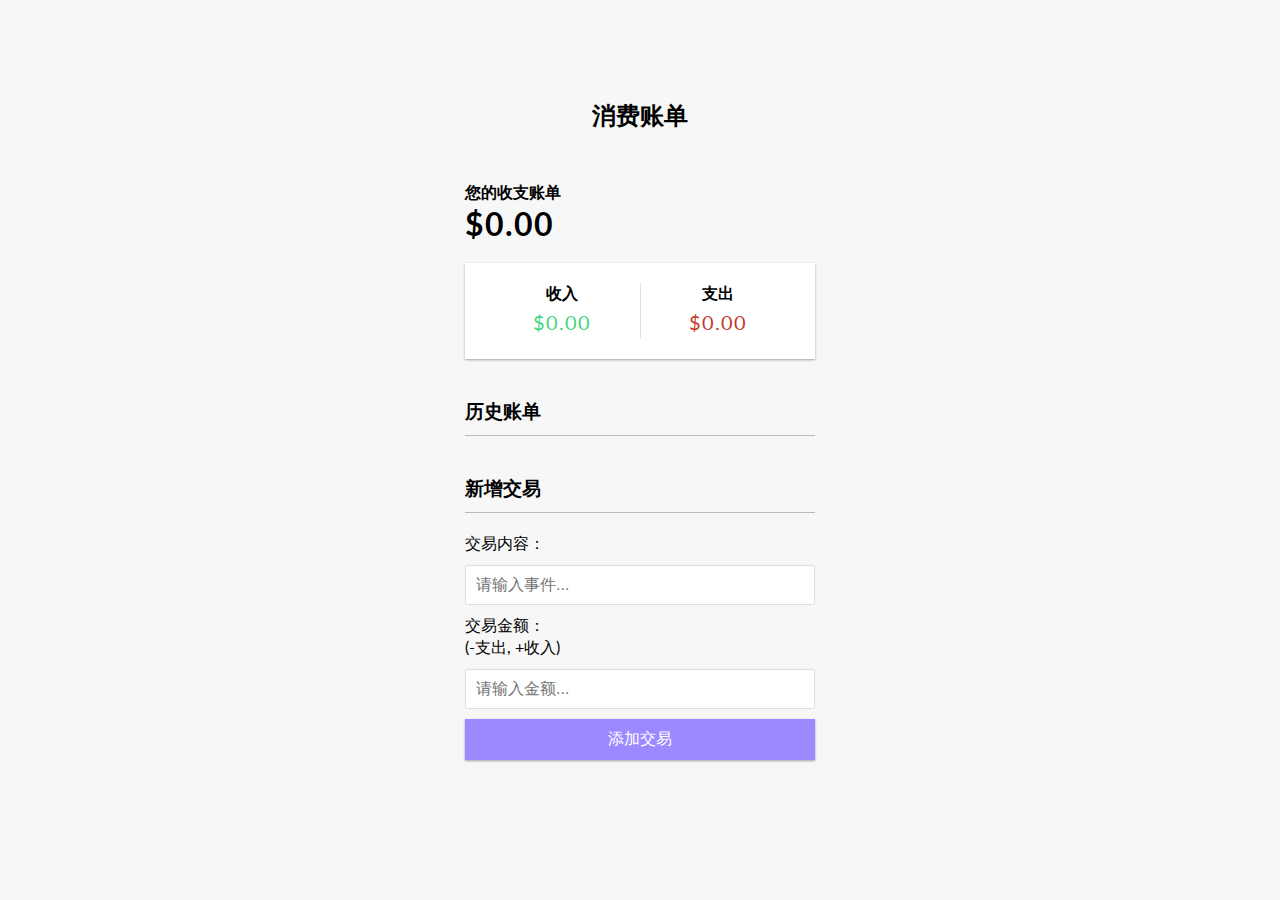
==== index.html @ 964d779a "this is expense tracer" ====
<!DOCTYPE html>
<html lang="en">
  <head>
    <meta charset="UTF-8" />
    <meta name="viewport" content="width=device-width, initial-scale=1.0" />
    <meta http-equiv="X-UA-Compatible" content="ie=edge" />
    <link rel="stylesheet" href="style.css" />
    <title>Expense Tracker</title>
  </head>
  <body>
    <h2>消费账单</h2>

    <div class="container">
      <h4>您的收支账单</h4>
      <h1 id="balance">$0.00</h1>

      <div class="inc-exp-container">
        <div>
          <h4>收入</h4>
          <p id="money-plus" class="money plus">+$0.00</p>
        </div>
        <div>
          <h4>支出</h4>
          <p id="money-minus" class="money minus">-$0.00</p>
        </div>
      </div>

      <h3>历史账单</h3>
      <ul id="list" class="list">
        <!-- <li class="minus">
          Cash <span>-$400</span><button class="delete-btn">x</button>
        </li> -->
      </ul>

      <h3>新增交易</h3>
      <form id="form">
        <div class="form-control">
          <label for="text">交易内容：</label>
          <input type="text" id="text" placeholder="请输入事件..." />
        </div>
        <div class="form-control">
          <label for="amount"
            >交易金额：<br />
            (-支出, +收入)</label
          >
          <input type="number" id="amount" placeholder="请输入金额..." />
        </div>
        <button class="btn">添加交易</button>
      </form>
    </div>

    <script src="script.js"></script>
  </body>
</html>
---- style.css ----
@import url('https://fonts.googleapis.com/css?family=Lato&display=swap');

:root {
  --box-shadow: 0 1px 3px rgba(0, 0, 0, 0.12), 0 1px 2px rgba(0, 0, 0, 0.24);
}

* {
  box-sizing: border-box;
}

body {
  background-color: #f7f7f7;
  display: flex;
  flex-direction: column;
  align-items: center;
  justify-content: center;
  min-height: 100vh;
  margin: 0;
  font-family: 'Lato', sans-serif;
}

.container {
  margin: 30px auto;
  width: 350px;
}

h1 {
  letter-spacing: 1px;
  margin: 0;
}

h3 {
  border-bottom: 1px solid #bbb;
  padding-bottom: 10px;
  margin: 40px 0 10px;
}

h4 {
  margin: 0;
  text-transform: uppercase;
}

.inc-exp-container {
  background-color: #fff;
  box-shadow: var(--box-shadow);
  padding: 20px;
  display: flex;
  justify-content: space-between;
  margin: 20px 0;
}

.inc-exp-container > div {
  flex: 1;
  text-align: center;
}

.inc-exp-container > div:first-of-type {
  border-right: 1px solid #dedede;
}

.money {
  font-size: 20px;
  letter-spacing: 1px;
  margin: 5px 0;
}

.money.plus {
  color: rgba(21, 207, 98, 0.864);
}

.money.minus {
  color: #c0392b;
}

label {
  display: inline-block;
  margin: 10px 0;
}

input[type='text'],
input[type='number'] {
  border: 1px solid #dedede;
  border-radius: 2px;
  display: block;
  font-size: 16px;
  padding: 10px;
  width: 100%;
}

.btn {
  cursor: pointer;
  background-color: #9c88ff;
  box-shadow: var(--box-shadow);
  color: #fff;
  border: 0;
  display: block;
  font-size: 16px;
  margin: 10px 0 30px;
  padding: 10px;
  width: 100%;
}

.btn:focus,
.delete-btn:focus {
  outline: 0;
}

.list {
  list-style-type: none;
  padding: 0;
  margin-bottom: 40px;
}

.list li {
  background-color: #fff;
  box-shadow: var(--box-shadow);
  color: #333;
  display: flex;
  justify-content: space-between;
  position: relative;
  padding: 10px;
  margin: 10px 0;
}

.list li.plus {
  border-right: 5px solid #2ecc71;
}

.list li.minus {
  border-right: 5px solid #c0392b;
}

.delete-btn {
  cursor: pointer;
  background-color: #e74c3c;
  border: 0;
  color: #fff;
  font-size: 20px;
  line-height: 20px;
  padding: 2px 5px;
  position: absolute;
  top: 50%;
  left: 0;
  transform: translate(-100%, -50%);
  opacity: 0;
  transition: opacity 0.3s ease;
}

.list li:hover .delete-btn {
  opacity: 1;
}
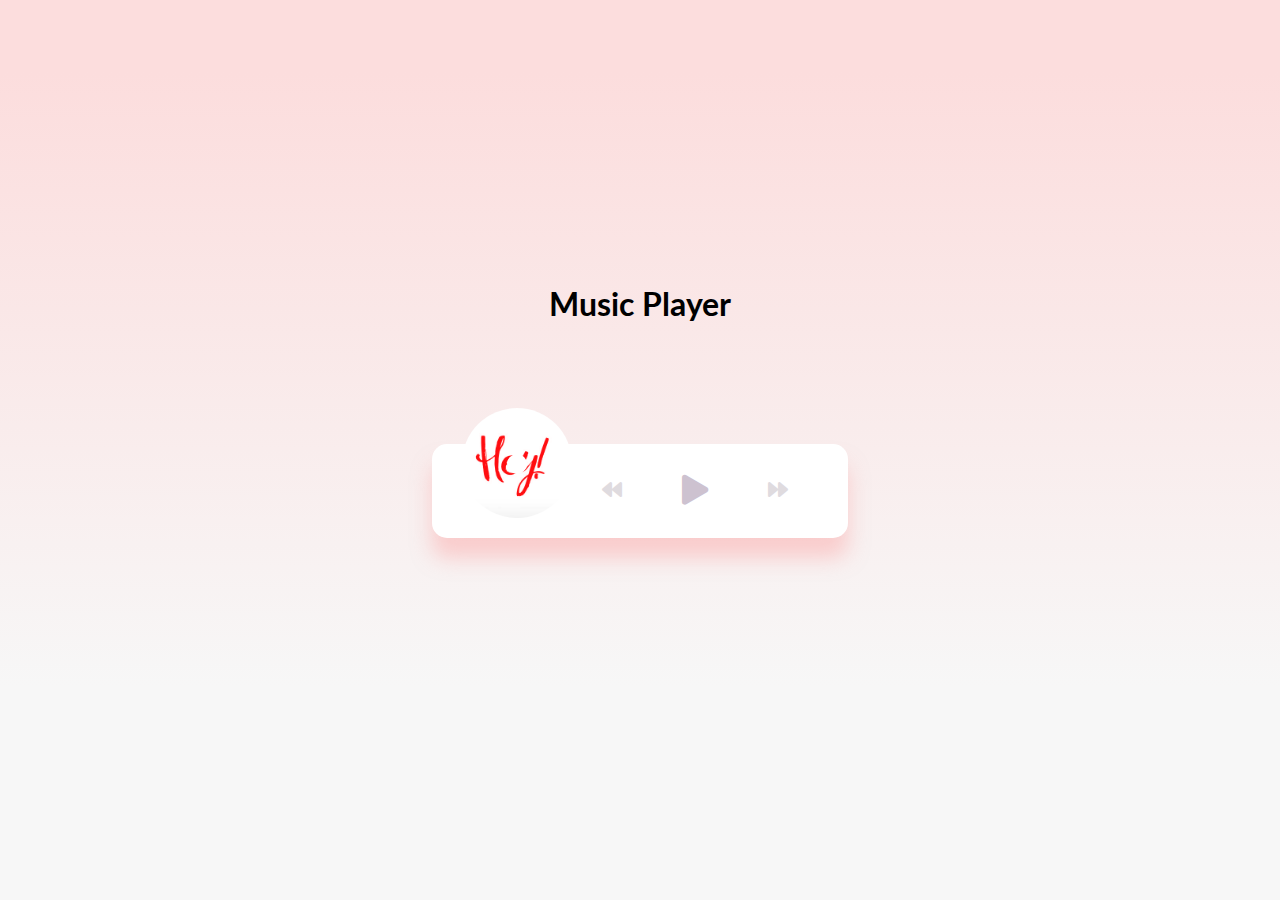
==== commit b2ae9c06: "musicplayer" ====
--- a/index.html
+++ b/index.html
@@ -4,49 +4,40 @@
     <meta charset="UTF-8" />
     <meta name="viewport" content="width=device-width, initial-scale=1.0" />
     <meta http-equiv="X-UA-Compatible" content="ie=edge" />
+    <link
+      rel="stylesheet"
+      href="https://cdnjs.cloudflare.com/ajax/libs/font-awesome/5.10.2/css/all.min.css"
+    />
     <link rel="stylesheet" href="style.css" />
-    <title>Expense Tracker</title>
+    <title>Music Player</title>
   </head>
   <body>
-    <h2>消费账单</h2>
+    <h1>Music Player</h1>
 
-    <div class="container">
-      <h4>您的收支账单</h4>
-      <h1 id="balance">$0.00</h1>
-
-      <div class="inc-exp-container">
-        <div>
-          <h4>收入</h4>
-          <p id="money-plus" class="money plus">+$0.00</p>
-        </div>
-        <div>
-          <h4>支出</h4>
-          <p id="money-minus" class="money minus">-$0.00</p>
+    <div class="music-container" id="music-container">
+      <div class="music-info">
+        <h4 id="title"></h4>
+        <div class="progress-container" id="progress-container">
+          <div class="progress" id="progress"></div>
         </div>
       </div>
 
-      <h3>历史账单</h3>
-      <ul id="list" class="list">
-        <!-- <li class="minus">
-          Cash <span>-$400</span><button class="delete-btn">x</button>
-        </li> -->
-      </ul>
+      <audio src="music/one.mp3" id="audio"></audio>
 
-      <h3>新增交易</h3>
-      <form id="form">
-        <div class="form-control">
-          <label for="text">交易内容：</label>
-          <input type="text" id="text" placeholder="请输入事件..." />
-        </div>
-        <div class="form-control">
-          <label for="amount"
-            >交易金额：<br />
-            (-支出, +收入)</label
-          >
-          <input type="number" id="amount" placeholder="请输入金额..." />
-        </div>
-        <button class="btn">添加交易</button>
-      </form>
+      <div class="img-container">
+        <img src="img/logo.jpeg" alt="music-cover" id="cover" />
+      </div>
+      <div class="navigation">
+        <button id="prev" class="action-btn">
+          <i class="fas fa-backward"></i>
+        </button>
+        <button id="play" class="action-btn action-btn-big">
+          <i class="fas fa-play"></i>
+        </button>
+        <button id="next" class="action-btn">
+          <i class="fas fa-forward"></i>
+        </button>
+      </div>
     </div>
 
     <script src="script.js"></script>
--- a/style.css
+++ b/style.css
@@ -1,151 +1,141 @@
 @import url('https://fonts.googleapis.com/css?family=Lato&display=swap');
-
-:root {
-  --box-shadow: 0 1px 3px rgba(0, 0, 0, 0.12), 0 1px 2px rgba(0, 0, 0, 0.24);
-}
 
 * {
   box-sizing: border-box;
 }
 
 body {
-  background-color: #f7f7f7;
+  background-image: linear-gradient(
+    0deg,
+    rgba(247, 247, 247, 1) 23.8%,
+    rgba(252, 221, 221, 1) 92%
+  );
+  height: 100vh;
   display: flex;
   flex-direction: column;
   align-items: center;
   justify-content: center;
-  min-height: 100vh;
-  margin: 0;
   font-family: 'Lato', sans-serif;
-}
-
-.container {
-  margin: 30px auto;
-  width: 350px;
-}
-
-h1 {
-  letter-spacing: 1px;
   margin: 0;
 }
 
-h3 {
-  border-bottom: 1px solid #bbb;
-  padding-bottom: 10px;
-  margin: 40px 0 10px;
+.music-container {
+  background-color: #fff;
+  border-radius: 15px;
+  box-shadow: 0 20px 20px 0 rgba(252, 169, 169, 0.5);
+  display: flex;
+  padding: 20px 30px;
+  position: relative;
+  margin: 100px 0;
+  z-index: 10;
 }
 
-h4 {
-  margin: 0;
-  text-transform: uppercase;
+.img-container {
+  position: relative;
+  width: 110px;
 }
 
-.inc-exp-container {
+.img-container::after {
+  content: '';
   background-color: #fff;
-  box-shadow: var(--box-shadow);
-  padding: 20px;
-  display: flex;
-  justify-content: space-between;
-  margin: 20px 0;
+  border-radius: 50%;
+  position: absolute;
+  bottom: 100%;
+  left: 50%;
+  width: 20px;
+  height: 20px;
+  transform: translate(-50%, 50%);
 }
 
-.inc-exp-container > div {
-  flex: 1;
-  text-align: center;
+.img-container img {
+  border-radius: 50%;
+  object-fit: cover;
+  height: 110px;
+  width: inherit;
+  position: absolute;
+  bottom: 0;
+  left: 0;
+  animation: rotate 3s linear infinite;
+
+  animation-play-state: paused;
 }
 
-.inc-exp-container > div:first-of-type {
-  border-right: 1px solid #dedede;
+.music-container.play .img-container img {
+  animation-play-state: running;
 }
 
-.money {
-  font-size: 20px;
-  letter-spacing: 1px;
-  margin: 5px 0;
+@keyframes rotate {
+  from {
+    transform: rotate(0deg);
+  }
+
+  to {
+    transform: rotate(360deg);
+  }
 }
 
-.money.plus {
-  color: rgba(21, 207, 98, 0.864);
+.navigation {
+  display: flex;
+  align-items: center;
+  justify-content: center;
+  z-index: 1;
 }
 
-.money.minus {
-  color: #c0392b;
+.action-btn {
+  background-color: #fff;
+  border: 0;
+  color: #dfdbdf;
+  font-size: 20px;
+  cursor: pointer;
+  padding: 10px;
+  margin: 0 20px;
 }
 
-label {
-  display: inline-block;
-  margin: 10px 0;
+.action-btn.action-btn-big {
+  color: #cdc2d0;
+  font-size: 30px;
 }
 
-input[type='text'],
-input[type='number'] {
-  border: 1px solid #dedede;
-  border-radius: 2px;
-  display: block;
-  font-size: 16px;
-  padding: 10px;
+.action-btn:focus {
+  outline: 0;
+}
+
+.music-info {
+  background-color: rgba(255, 255, 255, 0.5);
+  border-radius: 15px 15px 0 0;
+  position: absolute;
+  top: 0;
+  left: 20px;
+  width: calc(100% - 40px);
+  padding: 10px 10px 10px 150px;
+  opacity: 0;
+  transform: translateY(0%);
+  transition: transform 0.3s ease-in, opacity 0.3s ease-in;
+  z-index: 0;
+}
+
+.music-container.play .music-info {
+  opacity: 1;
+  transform: translateY(-100%);
+}
+
+.music-info h4 {
+  margin: 0;
+}
+
+.progress-container {
+  background: #fff;
+  border-radius: 5px;
+  cursor: pointer;
+  margin: 10px 0;
+  height: 4px;
   width: 100%;
 }
 
-.btn {
-  cursor: pointer;
-  background-color: #9c88ff;
-  box-shadow: var(--box-shadow);
-  color: #fff;
-  border: 0;
-  display: block;
-  font-size: 16px;
-  margin: 10px 0 30px;
-  padding: 10px;
-  width: 100%;
-}
-
-.btn:focus,
-.delete-btn:focus {
-  outline: 0;
-}
-
-.list {
-  list-style-type: none;
-  padding: 0;
-  margin-bottom: 40px;
-}
-
-.list li {
-  background-color: #fff;
-  box-shadow: var(--box-shadow);
-  color: #333;
-  display: flex;
-  justify-content: space-between;
-  position: relative;
-  padding: 10px;
-  margin: 10px 0;
-}
-
-.list li.plus {
-  border-right: 5px solid #2ecc71;
-}
-
-.list li.minus {
-  border-right: 5px solid #c0392b;
-}
-
-.delete-btn {
-  cursor: pointer;
-  background-color: #e74c3c;
-  border: 0;
-  color: #fff;
-  font-size: 20px;
-  line-height: 20px;
-  padding: 2px 5px;
-  position: absolute;
-  top: 50%;
-  left: 0;
-  transform: translate(-100%, -50%);
-  opacity: 0;
-  transition: opacity 0.3s ease;
-}
-
-.list li:hover .delete-btn {
-  opacity: 1;
+.progress {
+  background-color: #fe8daa;
+  border-radius: 5px;
+  height: 100%;
+  width: 0%;
+  transition: width 0.1s linear;
 }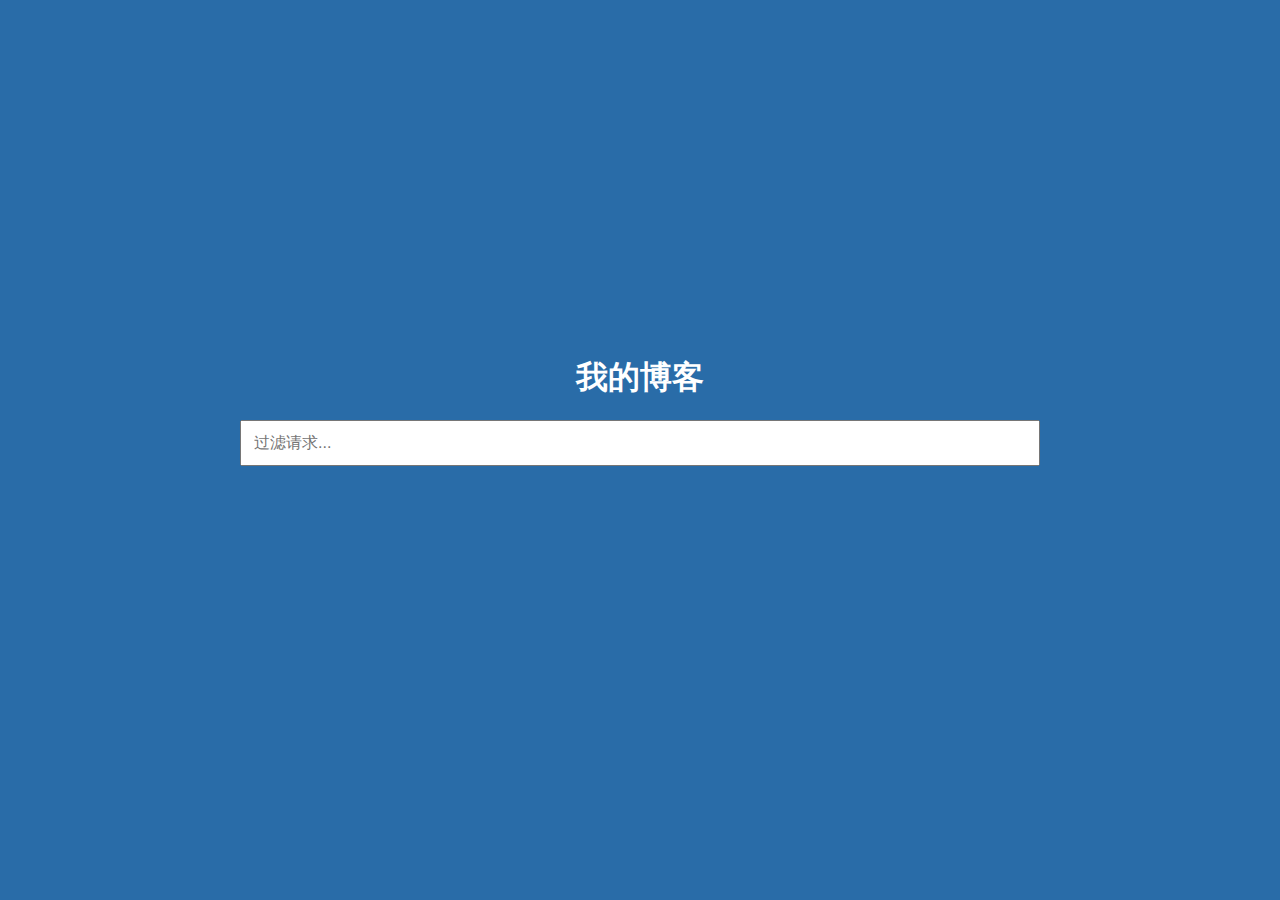
==== commit fdcd9ff1: "this is infinite scroll" ====
--- a/index.html
+++ b/index.html
@@ -4,42 +4,21 @@
     <meta charset="UTF-8" />
     <meta name="viewport" content="width=device-width, initial-scale=1.0" />
     <meta http-equiv="X-UA-Compatible" content="ie=edge" />
-    <link
-      rel="stylesheet"
-      href="https://cdnjs.cloudflare.com/ajax/libs/font-awesome/5.10.2/css/all.min.css"
-    />
     <link rel="stylesheet" href="style.css" />
-    <title>Music Player</title>
+    <title>无限滚动</title>
   </head>
   <body>
-    <h1>Music Player</h1>
+    <h1>我的博客</h1>
 
-    <div class="music-container" id="music-container">
-      <div class="music-info">
-        <h4 id="title"></h4>
-        <div class="progress-container" id="progress-container">
-          <div class="progress" id="progress"></div>
-        </div>
-      </div>
-
-      <audio src="music/one.mp3" id="audio"></audio>
-
-      <div class="img-container">
-        <img src="img/logo.jpeg" alt="music-cover" id="cover" />
-      </div>
-      <div class="navigation">
-        <button id="prev" class="action-btn">
-          <i class="fas fa-backward"></i>
-        </button>
-        <button id="play" class="action-btn action-btn-big">
-          <i class="fas fa-play"></i>
-        </button>
-        <button id="next" class="action-btn">
-          <i class="fas fa-forward"></i>
-        </button>
-      </div>
+    <div class="filter-container">
+      <input type="text" id="filter" class="filter" placeholder="过滤请求..." />
     </div>
-
-    <script src="script.js"></script>
+    <div id="posts-container"></div>
+    <div class="loader">
+      <div class="cricle"></div>
+      <div class="cricle"></div>
+      <div class="cricle"></div>
+    </div>
   </body>
+  <script src="script.js"></script>
 </html>
--- a/style.css
+++ b/style.css
@@ -1,141 +1,116 @@
-@import url('https://fonts.googleapis.com/css?family=Lato&display=swap');
+@import url('https://fonts.googleapis.com/css?family=Roboto&display=swap');
 
 * {
   box-sizing: border-box;
 }
 
 body {
-  background-image: linear-gradient(
-    0deg,
-    rgba(247, 247, 247, 1) 23.8%,
-    rgba(252, 221, 221, 1) 92%
-  );
-  height: 100vh;
+  background-color: #296ca8;
+  color: #fff;
+  font-family: 'Roboto', sans-serif;
   display: flex;
   flex-direction: column;
   align-items: center;
   justify-content: center;
-  font-family: 'Lato', sans-serif;
+  min-height: 100vh;
+  margin: 0;
+  padding-bottom: 100px;
+}
+
+h1 {
+  margin-bottom: 0;
+  text-align: center;
+}
+
+.filter-container {
+  margin-top: 20px;
+  width: 80vw;
+  max-width: 800px;
+}
+
+.filter {
+  width: 100%;
+  padding: 12px;
+  font-size: 16px;
+}
+
+.post {
+  position: relative;
+  background-color: #4992d3;
+  box-shadow: 0 2px 4px rgba(0, 0, 0, 0.3);
+  border-radius: 3px;
+  padding: 20px;
+  margin: 40px 0;
+  display: flex;
+  width: 80vw;
+  max-width: 800px;
+}
+
+.post .post-title {
   margin: 0;
 }
 
-.music-container {
-  background-color: #fff;
-  border-radius: 15px;
-  box-shadow: 0 20px 20px 0 rgba(252, 169, 169, 0.5);
-  display: flex;
-  padding: 20px 30px;
-  position: relative;
-  margin: 100px 0;
-  z-index: 10;
+.post .post-body {
+  margin: 15px 0 0;
+  line-height: 1.3;
 }
 
-.img-container {
-  position: relative;
-  width: 110px;
+.post .post-info {
+  margin-left: 20px;
 }
 
-.img-container::after {
-  content: '';
-  background-color: #fff;
+.post .number {
+  position: absolute;
+  top: -15px;
+  left: -15px;
+  font-size: 15px;
+  width: 40px;
+  height: 40px;
   border-radius: 50%;
-  position: absolute;
-  bottom: 100%;
-  left: 50%;
-  width: 20px;
-  height: 20px;
-  transform: translate(-50%, 50%);
-}
-
-.img-container img {
-  border-radius: 50%;
-  object-fit: cover;
-  height: 110px;
-  width: inherit;
-  position: absolute;
-  bottom: 0;
-  left: 0;
-  animation: rotate 3s linear infinite;
-
-  animation-play-state: paused;
-}
-
-.music-container.play .img-container img {
-  animation-play-state: running;
-}
-
-@keyframes rotate {
-  from {
-    transform: rotate(0deg);
-  }
-
-  to {
-    transform: rotate(360deg);
-  }
-}
-
-.navigation {
+  background: #fff;
+  color: #296ca8;
   display: flex;
   align-items: center;
   justify-content: center;
-  z-index: 1;
+  padding: 7px 10px;
 }
 
-.action-btn {
-  background-color: #fff;
-  border: 0;
-  color: #dfdbdf;
-  font-size: 20px;
-  cursor: pointer;
-  padding: 10px;
-  margin: 0 20px;
+.loader {
+  opacity: 0;
+  display: flex;
+  position: fixed;
+  bottom: 50px;
+  transition: opacity 0.3s ease-in;
 }
 
-.action-btn.action-btn-big {
-  color: #cdc2d0;
-  font-size: 30px;
+.loader.show {
+  opacity: 1;
 }
 
-.action-btn:focus {
-  outline: 0;
+.circle {
+  background-color: #fff;
+  width: 10px;
+  height: 10px;
+  border-radius: 50%;
+  margin: 5px;
+  animation: bounce 0.5s ease-in infinite;
 }
 
-.music-info {
-  background-color: rgba(255, 255, 255, 0.5);
-  border-radius: 15px 15px 0 0;
-  position: absolute;
-  top: 0;
-  left: 20px;
-  width: calc(100% - 40px);
-  padding: 10px 10px 10px 150px;
-  opacity: 0;
-  transform: translateY(0%);
-  transition: transform 0.3s ease-in, opacity 0.3s ease-in;
-  z-index: 0;
+.circle:nth-of-type(2) {
+  animation-delay: 0.1s;
 }
 
-.music-container.play .music-info {
-  opacity: 1;
-  transform: translateY(-100%);
+.circle:nth-of-type(3) {
+  animation-delay: 0.2s;
 }
 
-.music-info h4 {
-  margin: 0;
-}
+@keyframes bounce {
+  0%,
+  100% {
+    transform: translateY(0);
+  }
 
-.progress-container {
-  background: #fff;
-  border-radius: 5px;
-  cursor: pointer;
-  margin: 10px 0;
-  height: 4px;
-  width: 100%;
-}
-
-.progress {
-  background-color: #fe8daa;
-  border-radius: 5px;
-  height: 100%;
-  width: 0%;
-  transition: width 0.1s linear;
+  50% {
+    transform: translateY(-10px);
+  }
 }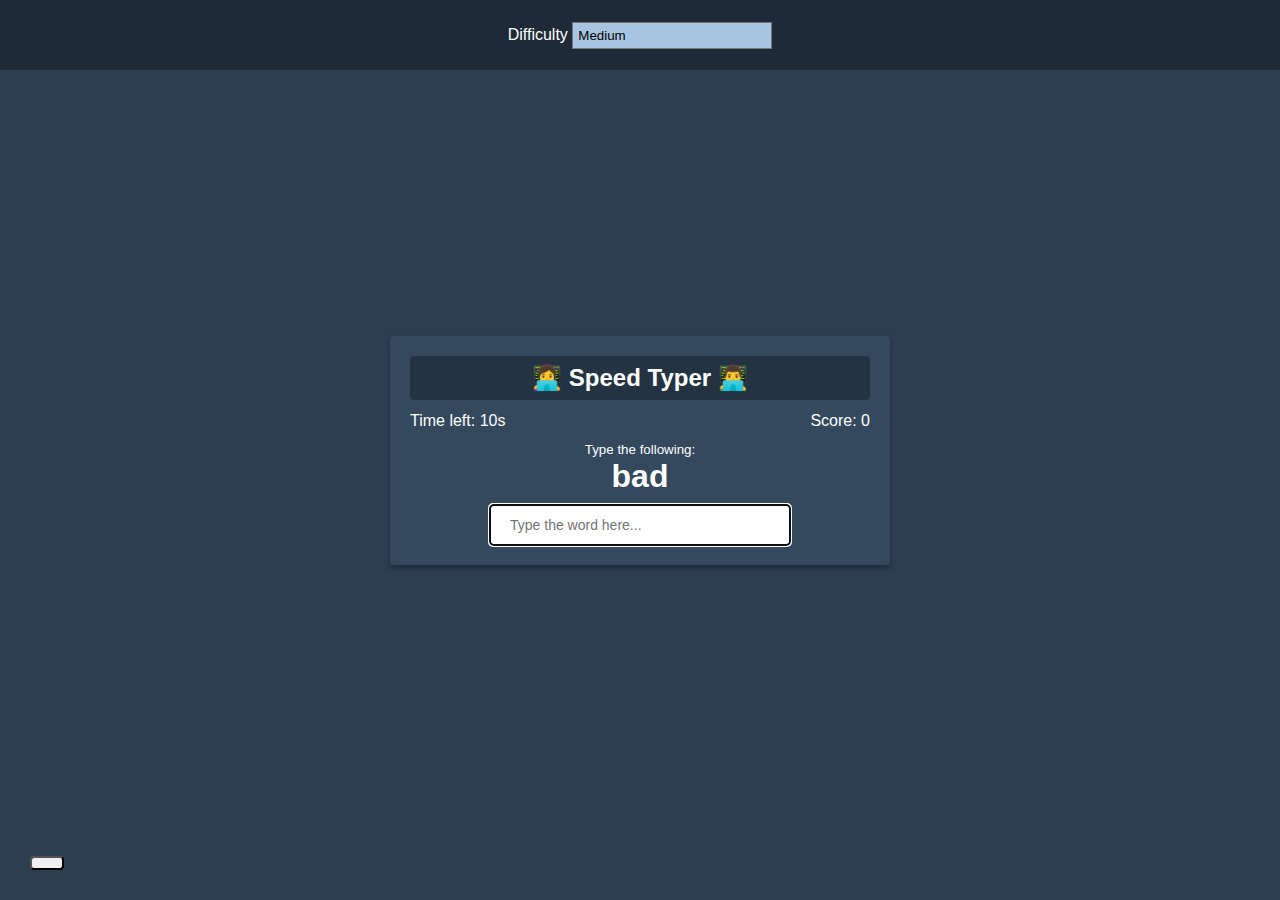
==== commit f5b928f6: "typing" ====
--- a/index.html
+++ b/index.html
@@ -4,21 +4,54 @@
     <meta charset="UTF-8" />
     <meta name="viewport" content="width=device-width, initial-scale=1.0" />
     <meta http-equiv="X-UA-Compatible" content="ie=edge" />
+    <link
+      rel="stylesheet"
+      href="https://cdnjs.cloudflare.com/ajax/libs/font-awesome/5.11.2/css/all.min.css"
+      integrity="sha256-+N4/V/SbAFiW1MPBCXnfnP9QSN3+Keu+NlB+0ev/YKQ="
+      crossorigin="anonymous"
+    />
     <link rel="stylesheet" href="style.css" />
-    <title>无限滚动</title>
+    <title>Speed Typer</title>
   </head>
   <body>
-    <h1>我的博客</h1>
+    <button id="settings-btn" class="settings-btn">
+      <i class="fas fa-cog"></i>
+    </button>
 
-    <div class="filter-container">
-      <input type="text" id="filter" class="filter" placeholder="过滤请求..." />
+    <div id="settings" class="settings">
+      <form id="settings-form">
+        <div>
+          <label for="difficulty">Difficulty</label>
+          <select id="difficulty">
+            <option value="easy">Easy</option>
+            <option value="medium">Medium</option>
+            <option value="hard">Hard</option>
+          </select>
+        </div>
+      </form>
     </div>
-    <div id="posts-container"></div>
-    <div class="loader">
-      <div class="cricle"></div>
-      <div class="cricle"></div>
-      <div class="cricle"></div>
+
+    <div class="container">
+      <h2>👩‍💻 Speed Typer 👨‍💻</h2>
+      <small>Type the following:</small>
+
+      <h1 id="word"></h1>
+
+      <input
+        type="text"
+        id="text"
+        autocomplete="off"
+        placeholder="Type the word here..."
+        autofocus
+      />
+
+      <p class="time-container">Time left: <span id="time">10s</span></p>
+
+      <p class="score-container">Score: <span id="score">0</span></p>
+
+      <div id="end-game-container" class="end-game-container"></div>
     </div>
+
+    <script src="script.js"></script>
   </body>
-  <script src="script.js"></script>
 </html>
--- a/style.css
+++ b/style.css
@@ -1,116 +1,117 @@
-@import url('https://fonts.googleapis.com/css?family=Roboto&display=swap');
-
 * {
   box-sizing: border-box;
 }
 
 body {
-  background-color: #296ca8;
-  color: #fff;
-  font-family: 'Roboto', sans-serif;
+  background-color: #2c3e50;
   display: flex;
-  flex-direction: column;
   align-items: center;
   justify-content: center;
   min-height: 100vh;
   margin: 0;
-  padding-bottom: 100px;
+  font-family: Verdana, Geneva, Tahoma, sans-serif;
+}
+
+button {
+  cursor: pointer;
+  font-size: 14px;
+  border-radius: 4px;
+  padding: 5px 15px;
+}
+
+select {
+  width: 200px;
+  padding: 5px;
+  appearance: none;
+  -webkit-appearance: none;
+  -moz-appearance: none;
+  border-radius: 0;
+  background-color: #a7c5e3;
+}
+
+select:focus,
+button:focus {
+  outline: 0;
+}
+
+.settings-btn {
+  position: absolute;
+  bottom: 30px;
+  left: 30px;
+}
+
+.settings {
+  position: absolute;
+  top: 0;
+  left: 0;
+  width: 100%;
+  background-color: rgba(0, 0, 0, 0.3);
+  height: 70px;
+  color: #fff;
+  display: flex;
+  align-items: center;
+  justify-content: center;
+  transform: translateY(0);
+  transition: transform 0.3s ease-in-out;
+}
+
+.settings.hide {
+  transform: translateY(-100%);
+}
+
+.container {
+  background-color: #34495e;
+  padding: 20px;
+  border-radius: 4px;
+  box-shadow: 0 3px 5px rgba(0, 0, 0, 0.3);
+  color: #fff;
+  position: relative;
+  text-align: center;
+  width: 500px;
+}
+
+h2 {
+  background-color: rgba(0, 0, 0, 0.3);
+  padding: 8px;
+  border-radius: 4px;
+  margin: 0 0 40px;
 }
 
 h1 {
-  margin-bottom: 0;
-  text-align: center;
-}
-
-.filter-container {
-  margin-top: 20px;
-  width: 80vw;
-  max-width: 800px;
-}
-
-.filter {
-  width: 100%;
-  padding: 12px;
-  font-size: 16px;
-}
-
-.post {
-  position: relative;
-  background-color: #4992d3;
-  box-shadow: 0 2px 4px rgba(0, 0, 0, 0.3);
-  border-radius: 3px;
-  padding: 20px;
-  margin: 40px 0;
-  display: flex;
-  width: 80vw;
-  max-width: 800px;
-}
-
-.post .post-title {
   margin: 0;
 }
 
-.post .post-body {
-  margin: 15px 0 0;
-  line-height: 1.3;
+input {
+  border: 0;
+  border-radius: 4px;
+  font-size: 14px;
+  width: 300px;
+  padding: 12px 20px;
+  margin-top: 10px;
 }
 
-.post .post-info {
-  margin-left: 20px;
+.score-container {
+  position: absolute;
+  top: 60px;
+  right: 20px;
 }
 
-.post .number {
+.time-container {
   position: absolute;
-  top: -15px;
-  left: -15px;
-  font-size: 15px;
-  width: 40px;
-  height: 40px;
-  border-radius: 50%;
-  background: #fff;
-  color: #296ca8;
-  display: flex;
+  top: 60px;
+  left: 20px;
+}
+
+.end-game-container {
+  background-color: inherit;
+  display: none;
   align-items: center;
   justify-content: center;
-  padding: 7px 10px;
-}
-
-.loader {
-  opacity: 0;
-  display: flex;
-  position: fixed;
-  bottom: 50px;
-  transition: opacity 0.3s ease-in;
-}
-
-.loader.show {
-  opacity: 1;
-}
-
-.circle {
-  background-color: #fff;
-  width: 10px;
-  height: 10px;
-  border-radius: 50%;
-  margin: 5px;
-  animation: bounce 0.5s ease-in infinite;
-}
-
-.circle:nth-of-type(2) {
-  animation-delay: 0.1s;
-}
-
-.circle:nth-of-type(3) {
-  animation-delay: 0.2s;
-}
-
-@keyframes bounce {
-  0%,
-  100% {
-    transform: translateY(0);
-  }
-
-  50% {
-    transform: translateY(-10px);
-  }
+  flex-direction: column;
+  position: absolute;
+  top: 0;
+  left: 0;
+  width: 100%;
+  height: 100%;
+  z-index: 1;
 }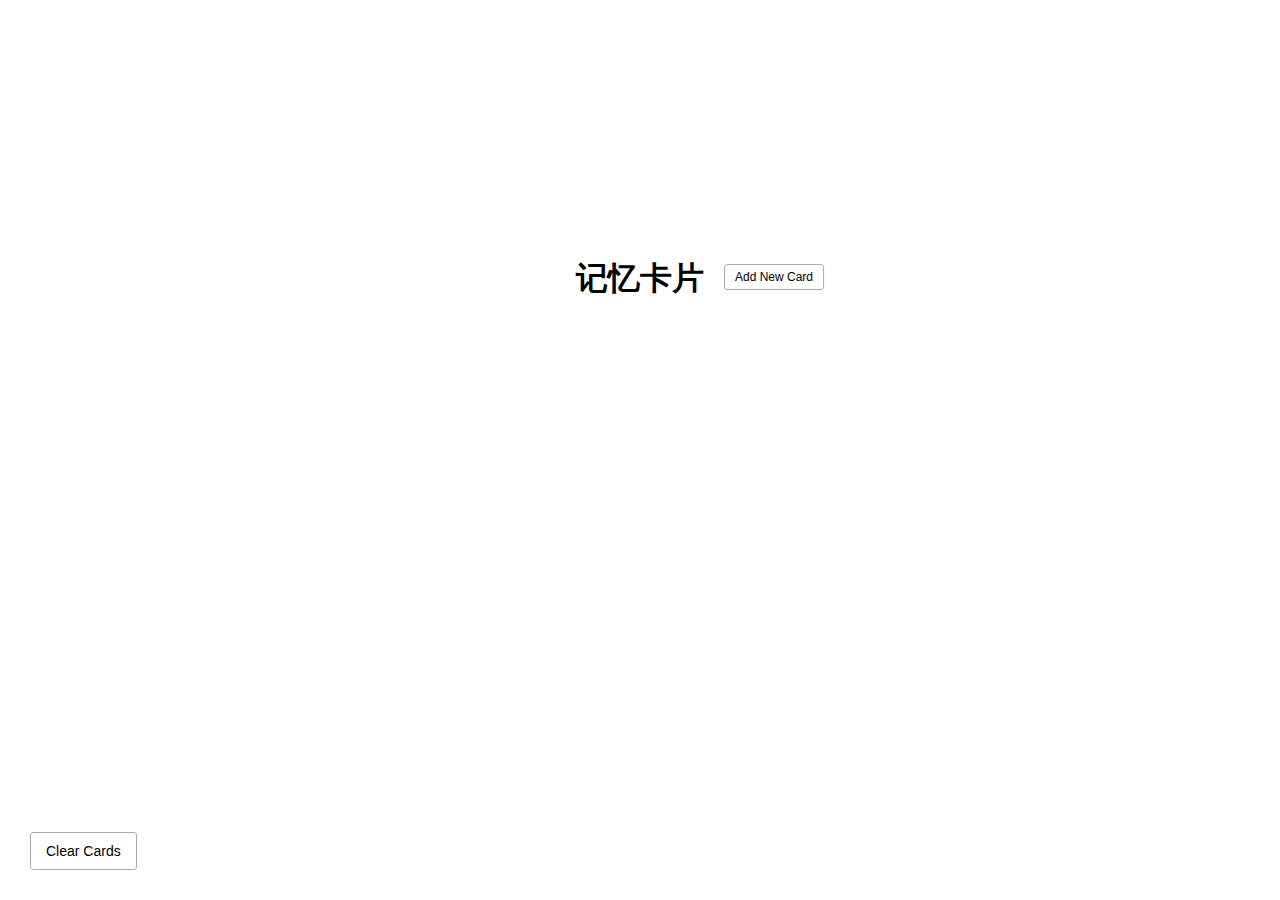
==== commit d115905b: "this is card-memory" ====
--- a/index.html
+++ b/index.html
@@ -11,45 +11,85 @@
       crossorigin="anonymous"
     />
     <link rel="stylesheet" href="style.css" />
-    <title>Speed Typer</title>
+    <title>记忆卡片</title>
   </head>
   <body>
-    <button id="settings-btn" class="settings-btn">
-      <i class="fas fa-cog"></i>
+    <button id="clear" class="clear btn">
+      <i class="fas fa-trash"></i> Clear Cards
     </button>
 
-    <div id="settings" class="settings">
-      <form id="settings-form">
-        <div>
-          <label for="difficulty">Difficulty</label>
-          <select id="difficulty">
-            <option value="easy">Easy</option>
-            <option value="medium">Medium</option>
-            <option value="hard">Hard</option>
-          </select>
+    <h1>
+      记忆卡片
+      <button id="show" class="btn btn-small">
+        <i class="fas fa-plus"></i> Add New Card
+      </button>
+    </h1>
+
+    <div id="cards-container" class="cards">
+      <!-- <div class="card active">
+        <div class="inner-card">
+          <div class="inner-card-front">
+            <p>
+              What is PHP?
+            </p>
+          </div>
+          <div class="inner-card-back">
+            <p>
+              A programming language
+            </p>
+          </div>
         </div>
-      </form>
+      </div>
+
+      <div class="card">
+        <div class="inner-card">
+          <div class="inner-card-front">
+            <p>
+              What is PHP?
+            </p>
+          </div>
+          <div class="inner-card-back">
+            <p>
+              A programming language
+            </p>
+          </div>
+        </div>
+      </div> -->
     </div>
 
-    <div class="container">
-      <h2>👩‍💻 Speed Typer 👨‍💻</h2>
-      <small>Type the following:</small>
+    <div class="navigation">
+      <button id="prev" class="nav-button">
+        <i class="fas fa-arrow-left"></i>
+      </button>
 
-      <h1 id="word"></h1>
+      <p id="current"></p>
 
-      <input
-        type="text"
-        id="text"
-        autocomplete="off"
-        placeholder="Type the word here..."
-        autofocus
-      />
+      <button id="next" class="nav-button">
+        <i class="fas fa-arrow-right"></i>
+      </button>
+    </div>
 
-      <p class="time-container">Time left: <span id="time">10s</span></p>
+    <div id="add-container" class="add-container">
+      <h1>
+        Add New Card
+        <button id="hide" class="btn btn-small btn-ghost">
+          <i class="fas fa-times"></i>
+        </button>
+      </h1>
 
-      <p class="score-container">Score: <span id="score">0</span></p>
+      <div class="form-group">
+        <label for="question">Question</label>
+        <textarea id="question" placeholder="Enter question..."></textarea>
+      </div>
 
-      <div id="end-game-container" class="end-game-container"></div>
+      <div class="form-group">
+        <label for="answer">Answer</label>
+        <textarea id="answer" placeholder="Enter Answer..."></textarea>
+      </div>
+
+      <button id="add-card" class="btn">
+        <i class="fas fa-plus"></i> Add Card
+      </button>
     </div>
 
     <script src="script.js"></script>
--- a/style.css
+++ b/style.css
@@ -1,117 +1,190 @@
+@import url('https://fonts.googleapis.com/css?family=Lato:300,500,700&display=swap');
+
 * {
   box-sizing: border-box;
 }
 
 body {
-  background-color: #2c3e50;
+  background-color: #fff;
   display: flex;
+  flex-direction: column;
   align-items: center;
   justify-content: center;
-  min-height: 100vh;
+  height: 100vh;
   margin: 0;
-  font-family: Verdana, Geneva, Tahoma, sans-serif;
+  overflow: hidden;
+  font-family: 'Lato', sans-serif;
 }
 
-button {
-  cursor: pointer;
-  font-size: 14px;
-  border-radius: 4px;
-  padding: 5px 15px;
+h1 {
+  position: relative;
 }
 
-select {
-  width: 200px;
-  padding: 5px;
-  appearance: none;
-  -webkit-appearance: none;
-  -moz-appearance: none;
-  border-radius: 0;
-  background-color: #a7c5e3;
+h1 button {
+  position: absolute;
+  right: 0;
+  transform: translate(120%, -50%);
+  z-index: 2;
 }
 
-select:focus,
-button:focus {
-  outline: 0;
+.btn {
+  cursor: pointer;
+  background-color: #fff;
+  border: 1px solid #aaa;
+  border-radius: 3px;
+  font-size: 14px;
+  margin-top: 20px;
+  padding: 10px 15px;
 }
 
-.settings-btn {
+.btn-small {
+  font-size: 12px;
+  padding: 5px 10px;
+}
+
+.btn-ghost {
+  border: 0;
+  background-color: transparent;
+}
+
+.clear {
   position: absolute;
   bottom: 30px;
   left: 30px;
 }
 
-.settings {
+.cards {
+  perspective: 1000px;
+  position: relative;
+  height: 300px;
+  width: 500px;
+  max-width: 100%;
+}
+
+.card {
+  position: absolute;
+  opacity: 0;
+  font-size: 1.5em;
+  top: 0;
+  left: 0;
+  height: 100%;
+  width: 100%;
+  transform: translateX(50%) rotateY(-10deg);
+  transition: transform 0.4s ease, opacity 0.4s ease;
+}
+
+.card.active {
+  cursor: pointer;
+  opacity: 1;
+  z-index: 10;
+  transform: translateX(0) rotateY(0deg);
+}
+
+.card.left {
+  transform: translateX(-50%) rotateY(10deg);
+}
+
+.inner-card {
+  box-shadow: 0 1px 10px rgba(0, 0, 0, 0.3);
+  border-radius: 4px;
+  height: 100%;
+  width: 100%;
+  position: relative;
+  transform-style: preserve-3d;
+  transition: transform 0.4s ease;
+}
+
+.card.show-answer .inner-card {
+  transform: rotateX(180deg);
+}
+
+.inner-card-front,
+.inner-card-back {
+  backface-visibility: hidden;
   position: absolute;
   top: 0;
   left: 0;
-  width: 100%;
-  background-color: rgba(0, 0, 0, 0.3);
-  height: 70px;
-  color: #fff;
   display: flex;
   align-items: center;
   justify-content: center;
-  transform: translateY(0);
-  transition: transform 0.3s ease-in-out;
+  height: 100%;
+  width: 100%;
+  background: #fff;
 }
 
-.settings.hide {
-  transform: translateY(-100%);
+.inner-card-front {
+  transform: rotateX(0deg);
+  z-index: 2;
 }
 
-.container {
-  background-color: #34495e;
-  padding: 20px;
-  border-radius: 4px;
-  box-shadow: 0 3px 5px rgba(0, 0, 0, 0.3);
-  color: #fff;
-  position: relative;
-  text-align: center;
-  width: 500px;
+.inner-card-back {
+  transform: rotateX(180deg);
 }
 
-h2 {
-  background-color: rgba(0, 0, 0, 0.3);
-  padding: 8px;
-  border-radius: 4px;
-  margin: 0 0 40px;
+.inner-card-front::after,
+.inner-card-back::after {
+  content: '\f021  Flip';
+  font-family: 'Font Awesome 5 Free', Lato, sans-serif;
+  position: absolute;
+  top: 10px;
+  right: 10px;
+  font-weight: bold;
+  font-size: 16px;
+  color: #ddd;
 }
 
-h1 {
-  margin: 0;
+.navigation {
+  display: flex;
+  margin: 20px 0;
 }
 
-input {
-  border: 0;
-  border-radius: 4px;
-  font-size: 14px;
-  width: 300px;
-  padding: 12px 20px;
-  margin-top: 10px;
+.navigation .nav-button {
+  border: none;
+  background-color: transparent;
+  cursor: pointer;
+  font-size: 16px;
 }
 
-.score-container {
-  position: absolute;
-  top: 60px;
-  right: 20px;
+.navigation p {
+  margin: 0 25px;
 }
 
-.time-container {
+.add-container {
+  opacity: 0;
+  z-index: -1;
+  background-color: #f0f0f0;
+  border-top: 2px solid #eee;
+  display: flex;
+  flex-direction: column;
+  align-items: center;
+  justify-content: center;
+  padding: 10px 0;
   position: absolute;
-  top: 60px;
-  left: 20px;
+  top: 0;
+  bottom: 0;
+  width: 100%;
+  transition: 0.3s ease;
 }
 
-.end-game-container {
-  background-color: inherit;
-  display: none;
-  align-items: center;
-  justify-content: center;
-  flex-direction: column;
-  position: absolute;
-  top: 0;
-  left: 0;
-  width: 100%;
-  height: 100%;
-  z-index: 1;
+.add-container.show {
+  opacity: 1;
+  z-index: 2;
+}
+
+.add-container h3 {
+  margin: 10px 0;
+}
+
+.form-group label {
+  display: block;
+  margin: 20px 0 10px;
+}
+
+.form-group textarea {
+  border: 1px solid #aaa;
+  border-radius: 3px;
+  font-size: 16px;
+  padding: 12px;
+  min-width: 500px;
+  max-width: 100%;
 }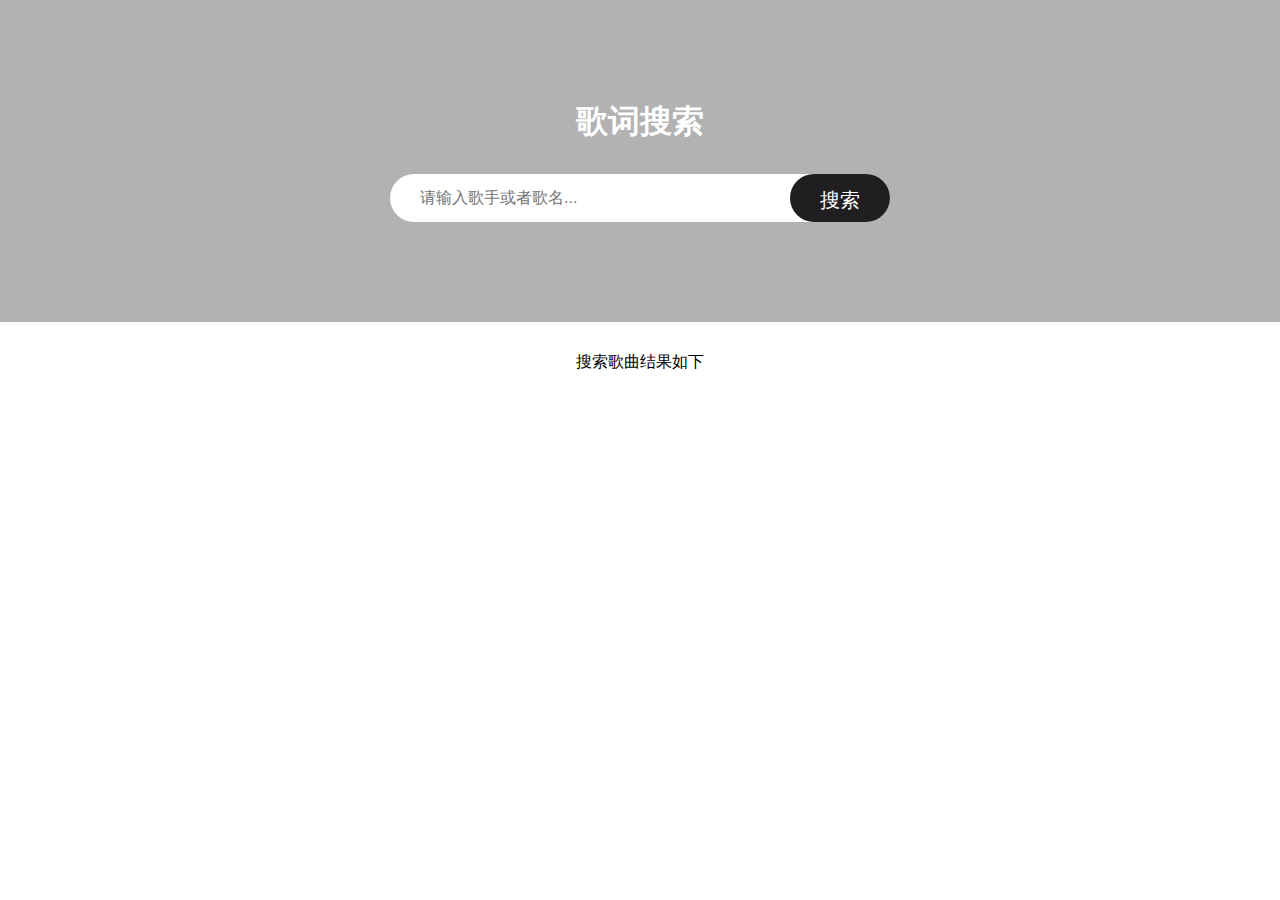
==== commit 2b73be97: "Lyrics" ====
--- a/index.html
+++ b/index.html
@@ -4,94 +4,23 @@
     <meta charset="UTF-8" />
     <meta name="viewport" content="width=device-width, initial-scale=1.0" />
     <meta http-equiv="X-UA-Compatible" content="ie=edge" />
-    <link
-      rel="stylesheet"
-      href="https://cdnjs.cloudflare.com/ajax/libs/font-awesome/5.11.2/css/all.min.css"
-      integrity="sha256-+N4/V/SbAFiW1MPBCXnfnP9QSN3+Keu+NlB+0ev/YKQ="
-      crossorigin="anonymous"
-    />
+
     <link rel="stylesheet" href="style.css" />
-    <title>记忆卡片</title>
+    <title>歌词搜索器</title>
   </head>
   <body>
-    <button id="clear" class="clear btn">
-      <i class="fas fa-trash"></i> Clear Cards
-    </button>
+    <header>
+      <h1>歌词搜索</h1>
+      <form id="form">
+        <input type="text" id="search" placeholder="请输入歌手或者歌名..." />
+        <button>搜索</button>
+      </form>
+    </header>
+    <div id="result" class="container">
+      <p>搜索歌曲结果如下</p>
+    </div>
+    <div id="more" class="container centered"></div>
 
-    <h1>
-      记忆卡片
-      <button id="show" class="btn btn-small">
-        <i class="fas fa-plus"></i> Add New Card
-      </button>
-    </h1>
-
-    <div id="cards-container" class="cards">
-      <!-- <div class="card active">
-        <div class="inner-card">
-          <div class="inner-card-front">
-            <p>
-              What is PHP?
-            </p>
-          </div>
-          <div class="inner-card-back">
-            <p>
-              A programming language
-            </p>
-          </div>
-        </div>
-      </div>
-
-      <div class="card">
-        <div class="inner-card">
-          <div class="inner-card-front">
-            <p>
-              What is PHP?
-            </p>
-          </div>
-          <div class="inner-card-back">
-            <p>
-              A programming language
-            </p>
-          </div>
-        </div>
-      </div> -->
-    </div>
-
-    <div class="navigation">
-      <button id="prev" class="nav-button">
-        <i class="fas fa-arrow-left"></i>
-      </button>
-
-      <p id="current"></p>
-
-      <button id="next" class="nav-button">
-        <i class="fas fa-arrow-right"></i>
-      </button>
-    </div>
-
-    <div id="add-container" class="add-container">
-      <h1>
-        Add New Card
-        <button id="hide" class="btn btn-small btn-ghost">
-          <i class="fas fa-times"></i>
-        </button>
-      </h1>
-
-      <div class="form-group">
-        <label for="question">Question</label>
-        <textarea id="question" placeholder="Enter question..."></textarea>
-      </div>
-
-      <div class="form-group">
-        <label for="answer">Answer</label>
-        <textarea id="answer" placeholder="Enter Answer..."></textarea>
-      </div>
-
-      <button id="add-card" class="btn">
-        <i class="fas fa-plus"></i> Add Card
-      </button>
-    </div>
-
-    <script src="script.js"></script>
+    <script src="sccript.js"></script>
   </body>
 </html>
--- a/style.css
+++ b/style.css
@@ -1,190 +1,109 @@
-@import url('https://fonts.googleapis.com/css?family=Lato:300,500,700&display=swap');
-
-* {
-  box-sizing: border-box;
+*{
+  box-sizing:border-box;
 }
-
-body {
+body{
   background-color: #fff;
+  font-family: Arial, Helvetica, sans-serif;
+  margin: 0;
+} 
+button{
+  cursor: pointer;
+}
+button:active{
+  transform: scale(0.90);
+}
+input:focus,
+button:focus{
+  outline: 0;
+}
+header{
+  background-image:url('https://images.unsplash.com/photo-1510915361894-db8b60106cb1?ixlib=rb-1.2.1&ixid=eyJhcHBfaWQiOjEyMDd9&auto=format&fit=crop&w=1350&q=80');
+  background-repeat: no-repeat;
+  background-size: cover;
+  background-position: center center;
+  color: #fff;
   display: flex;
   flex-direction: column;
   align-items: center;
   justify-content: center;
-  height: 100vh;
-  margin: 0;
-  overflow: hidden;
-  font-family: 'Lato', sans-serif;
+  padding: 100px 0;
+  position: relative;
+
 }
-
-h1 {
+header:after{
+  content:'';
+  position: absolute;
+  top:0;
+  left:0;
+  height: 100%;
+  width: 100%;
+  background-color: rgba(0,0,0,0.3);
+}
+header *{
+  z-index: 1;
+}
+header h1{
+  margin: 0 0 30px;
+}
+form{
   position: relative;
-}
-
-h1 button {
-  position: absolute;
-  right: 0;
-  transform: translate(120%, -50%);
-  z-index: 2;
-}
-
-.btn {
-  cursor: pointer;
-  background-color: #fff;
-  border: 1px solid #aaa;
-  border-radius: 3px;
-  font-size: 14px;
-  margin-top: 20px;
-  padding: 10px 15px;
-}
-
-.btn-small {
-  font-size: 12px;
-  padding: 5px 10px;
-}
-
-.btn-ghost {
-  border: 0;
-  background-color: transparent;
-}
-
-.clear {
-  position: absolute;
-  bottom: 30px;
-  left: 30px;
-}
-
-.cards {
-  perspective: 1000px;
-  position: relative;
-  height: 300px;
   width: 500px;
   max-width: 100%;
 }
+form input{
+  border: 0;
+  border-radius: 50px;
+  font-size: 16px;
+  padding: 15px 30px;
+  width: 100%;
+}
+form button{
+  position: absolute;
+  top: 0px;
+  right:0px;
+  bottom: 0px;
+  background-color: #211e22;
+  border:0;
+  border-radius: 50px;
+  color:#fff;
+  font-size: 20px;
+  padding: 13px 30px;
 
-.card {
-  position: absolute;
-  opacity: 0;
-  font-size: 1.5em;
-  top: 0;
-  left: 0;
-  height: 100%;
-  width: 100%;
-  transform: translateX(50%) rotateY(-10deg);
-  transition: transform 0.4s ease, opacity 0.4s ease;
 }
-
-.card.active {
-  cursor: pointer;
-  opacity: 1;
-  z-index: 10;
-  transform: translateX(0) rotateY(0deg);
+.btn{
+  background-color: #0e0b14;
+  border:0;
+  border-radius: 10px;
+  color:#fff;
+  padding: 4px 10px;
 }
-
-.card.left {
-  transform: translateX(-50%) rotateY(10deg);
+ul.songs{
+  list-style-type: none;
+  padding: 0;
 }
-
-.inner-card {
-  box-shadow: 0 1px 10px rgba(0, 0, 0, 0.3);
-  border-radius: 4px;
-  height: 100%;
-  width: 100%;
-  position: relative;
-  transform-style: preserve-3d;
-  transition: transform 0.4s ease;
-}
-
-.card.show-answer .inner-card {
-  transform: rotateX(180deg);
-}
-
-.inner-card-front,
-.inner-card-back {
-  backface-visibility: hidden;
-  position: absolute;
-  top: 0;
-  left: 0;
+ul.songs li{
   display: flex;
   align-items: center;
   justify-content: center;
-  height: 100%;
-  width: 100%;
-  background: #fff;
+  margin: 10px 0;
+
 }
-
-.inner-card-front {
-  transform: rotateX(0deg);
-  z-index: 2;
+.container{
+  margin: 30px auto;
+  max-width: 100%;
+  width: 500px;
 }
-
-.inner-card-back {
-  transform: rotateX(180deg);
+.container h2{
+  font-weight: 300;
 }
-
-.inner-card-front::after,
-.inner-card-back::after {
-  content: '\f021  Flip';
-  font-family: 'Font Awesome 5 Free', Lato, sans-serif;
-  position: absolute;
-  top: 10px;
-  right: 10px;
-  font-weight: bold;
-  font-size: 16px;
-  color: #ddd;
+.container p{
+  text-align:center;
 }
-
-.navigation {
+.centered{
   display: flex;
-  margin: 20px 0;
+  justify-content: center;
 }
-
-.navigation .nav-button {
-  border: none;
-  background-color: transparent;
-  cursor: pointer;
-  font-size: 16px;
-}
-
-.navigation p {
-  margin: 0 25px;
-}
-
-.add-container {
-  opacity: 0;
-  z-index: -1;
-  background-color: #f0f0f0;
-  border-top: 2px solid #eee;
-  display: flex;
-  flex-direction: column;
-  align-items: center;
-  justify-content: center;
-  padding: 10px 0;
-  position: absolute;
-  top: 0;
-  bottom: 0;
-  width: 100%;
-  transition: 0.3s ease;
-}
-
-.add-container.show {
-  opacity: 1;
-  z-index: 2;
-}
-
-.add-container h3 {
-  margin: 10px 0;
-}
-
-.form-group label {
-  display: block;
-  margin: 20px 0 10px;
-}
-
-.form-group textarea {
-  border: 1px solid #aaa;
-  border-radius: 3px;
-  font-size: 16px;
-  padding: 12px;
-  min-width: 500px;
-  max-width: 100%;
+.cenerted button{
+  transform:scale(1.3);
+  margin: 15px;
 }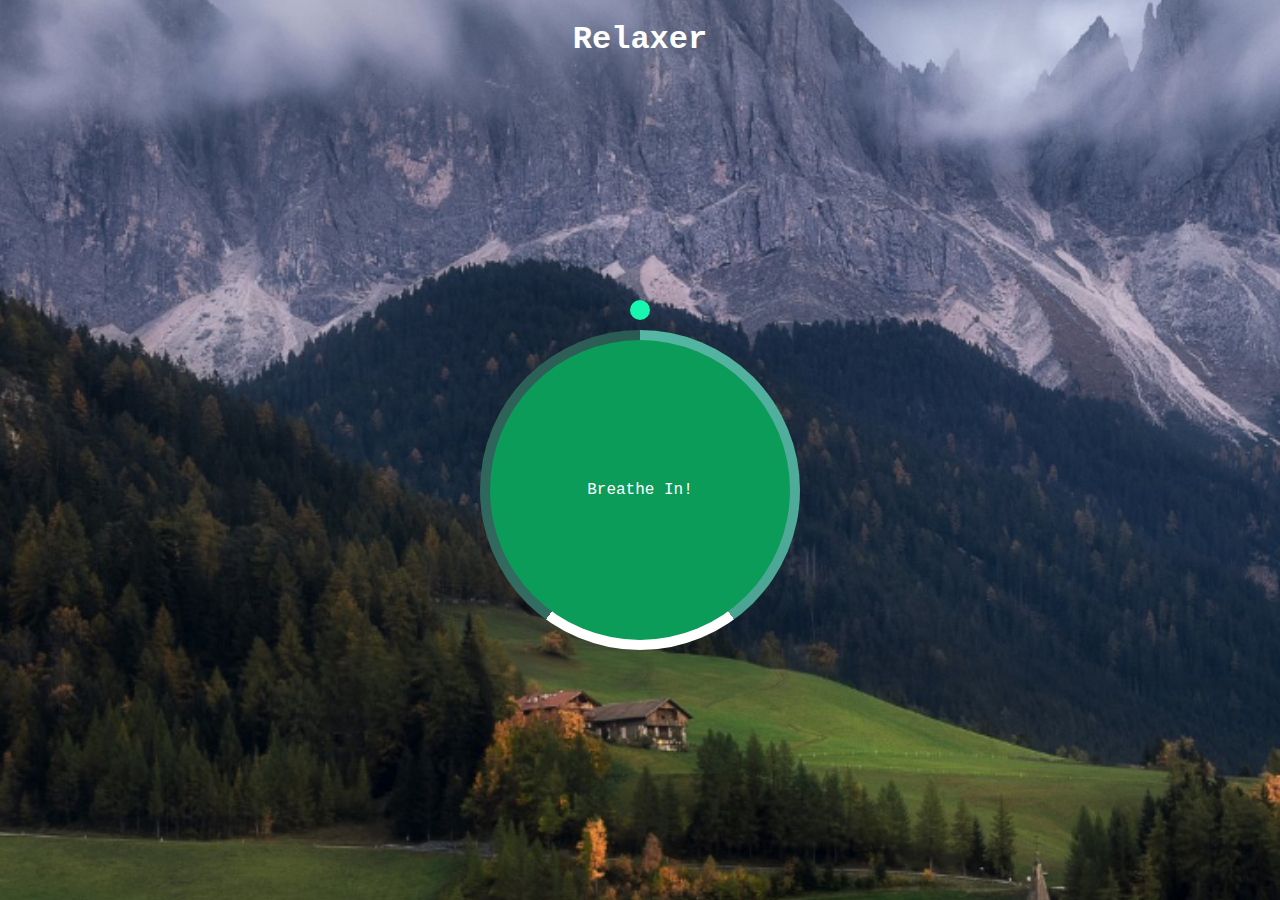
==== commit ec673933: "relax-app" ====
--- a/index.html
+++ b/index.html
@@ -4,23 +4,24 @@
     <meta charset="UTF-8" />
     <meta name="viewport" content="width=device-width, initial-scale=1.0" />
     <meta http-equiv="X-UA-Compatible" content="ie=edge" />
-
     <link rel="stylesheet" href="style.css" />
-    <title>歌词搜索器</title>
+    <title>Relaxer</title>
   </head>
   <body>
-    <header>
-      <h1>歌词搜索</h1>
-      <form id="form">
-        <input type="text" id="search" placeholder="请输入歌手或者歌名..." />
-        <button>搜索</button>
-      </form>
-    </header>
-    <div id="result" class="container">
-      <p>搜索歌曲结果如下</p>
+    <h1>Relaxer</h1>
+
+    <div class="container" id="container">
+      <div class="circle"></div>
+
+      <p id="text"></p>
+
+      <div class="pointer-container">
+        <span class="pointer"></span>
+      </div>
+
+      <div class="gradient-circle"></div>
     </div>
-    <div id="more" class="container centered"></div>
 
-    <script src="sccript.js"></script>
+    <script src="script.js"></script>
   </body>
 </html>
--- a/style.css
+++ b/style.css
@@ -1,109 +1,101 @@
-*{
-  box-sizing:border-box;
+@import url('https://fonts.googleapis.com/css?family=Montserrat&display=swap');
+
+* {
+  box-sizing: border-box;
 }
 body{
-  background-color: #fff;
-  font-family: Arial, Helvetica, sans-serif;
-  margin: 0;
-} 
-button{
-  cursor: pointer;
-}
-button:active{
-  transform: scale(0.90);
-}
-input:focus,
-button:focus{
-  outline: 0;
-}
-header{
-  background-image:url('https://images.unsplash.com/photo-1510915361894-db8b60106cb1?ixlib=rb-1.2.1&ixid=eyJhcHBfaWQiOjEyMDd9&auto=format&fit=crop&w=1350&q=80');
-  background-repeat: no-repeat;
-  background-size: cover;
-  background-position: center center;
-  color: #fff;
+  background: url(./img/bg.png) no-repeat center center/cover;
+  color:#fff;
+  font-family: 'Courier New', Courier, monospace;
+  min-height: 100vh;
+  overflow: hidden;
   display: flex;
   flex-direction: column;
   align-items: center;
-  justify-content: center;
-  padding: 100px 0;
-  position: relative;
-
+  margin: 0;
 }
-header:after{
-  content:'';
-  position: absolute;
-  top:0;
-  left:0;
-  height: 100%;
-  width: 100%;
-  background-color: rgba(0,0,0,0.3);
-}
-header *{
-  z-index: 1;
-}
-header h1{
-  margin: 0 0 30px;
-}
-form{
-  position: relative;
-  width: 500px;
-  max-width: 100%;
-}
-form input{
-  border: 0;
-  border-radius: 50px;
-  font-size: 16px;
-  padding: 15px 30px;
-  width: 100%;
-}
-form button{
-  position: absolute;
-  top: 0px;
-  right:0px;
-  bottom: 0px;
-  background-color: #211e22;
-  border:0;
-  border-radius: 50px;
-  color:#fff;
-  font-size: 20px;
-  padding: 13px 30px;
-
-}
-.btn{
-  background-color: #0e0b14;
-  border:0;
-  border-radius: 10px;
-  color:#fff;
-  padding: 4px 10px;
-}
-ul.songs{
-  list-style-type: none;
-  padding: 0;
-}
-ul.songs li{
+.container{
   display: flex;
   align-items: center;
   justify-content: center;
-  margin: 10px 0;
-
+  margin: auto;
+  height: 300px;
+  width: 300px;
+  position: relative;
+  transform: scale(1);
 }
-.container{
-  margin: 30px auto;
-  max-width: 100%;
-  width: 500px;
+.circle{
+  background-color:#0b9c59;
+  height: 100%;
+  width: 100%;
+  border-radius: 50%;
+  position: absolute;
+  top: 0;
+  left:0;
+  z-index: -1;
 }
-.container h2{
-  font-weight: 300;
+.gradient-circle{
+  background: conic-gradient(
+    #55b7a4 0%,
+    #4ca493 40%,
+    #fff 40%,
+    #fff 60%,
+    #336d62 60%,
+    #2a5b52 100%
+  );
+  height: 320px;
+  width: 320px;
+  z-index: -2;
+  border-radius: 50%;
+  position: absolute;
+  top: -10px;
+  left: -10px;
 }
-.container p{
-  text-align:center;
+.pointer{
+  background-color: #16f8b0;
+  border-radius: 50%;
+  height: 20px;
+  width: 20px;
+  display: block;
 }
-.centered{
-  display: flex;
-  justify-content: center;
+.pointer-container{
+  position: absolute;
+  top: -40px;
+  left: 140px;
+  width: 20px;
+  height: 190px;
+  animation: rotate 7.5s linear forwards infinite;
+  transform-origin: bottom center;
 }
-.cenerted button{
-  transform:scale(1.3);
-  margin: 15px;
+@keyframes rotate{
+  from{
+    transform: rotate(0deg);
+  }
+  to{
+    transform: rotate(360deg);
+  }
+}
+.container.grow{
+  animation: grow 3s linear forwards;
+}
+@keyframes grow{
+  from{
+    transform: scale(1)
+  }
+  to{
+    transform:scale(1.2);
+  }
+}
+.container.shrink{
+  animation: shrink 3s linear forwards;
+}
+@keyframes shrink{
+  from{
+    transform: scale(1.3);
+  }
+  to{
+    transform: scale(1);
+    background-color: rgba(21, 251, 101, 0.97);
+    border-radius: 50%;
+  }
 }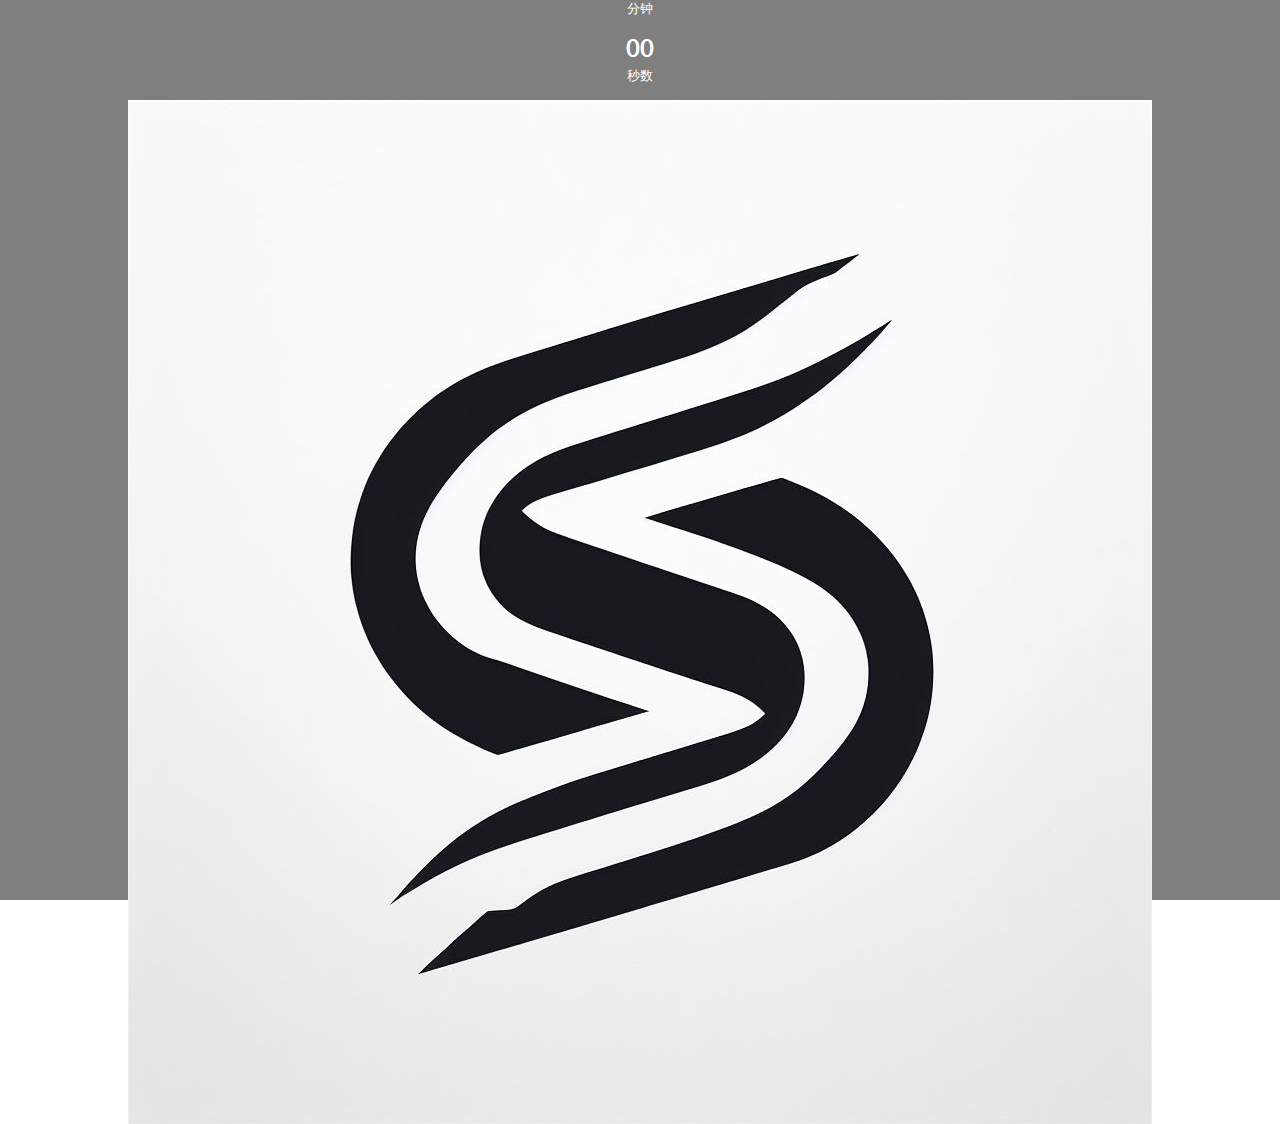
==== commit d104ba70: "countdownn" ====
--- a/index.html
+++ b/index.html
@@ -5,22 +5,33 @@
     <meta name="viewport" content="width=device-width, initial-scale=1.0" />
     <meta http-equiv="X-UA-Compatible" content="ie=edge" />
     <link rel="stylesheet" href="style.css" />
-    <title>Relaxer</title>
+    <title>新年倒计时</title>
   </head>
   <body>
-    <h1>Relaxer</h1>
+    <div id="year" class="year"></div>
 
-    <div class="container" id="container">
-      <div class="circle"></div>
+    <h1>倒计时</h1>
 
-      <p id="text"></p>
+    <div id="countdown" class="countdown">
+      <div class="time">
+        <h2 id="days">00</h2>
+        <small>天</small>
+      </div>
+      <div class="time">
+        <h2 id="hours">00</h2>
+        <small>小时</small>
+      </div>
+      <div class="time">
+        <h2 id="minutes">00</h2>
+        <small>分钟</small>
+      </div>
+      <div class="time">
+        <h2 id="seconds">00</h2>
+        <small>秒数</small>
+      </div>
+    </div>
 
-      <div class="pointer-container">
-        <span class="pointer"></span>
-      </div>
-
-      <div class="gradient-circle"></div>
-    </div>
+    <img src="./img/logo.jpeg" alt="Loading..." id="loading" class="loading" />
 
     <script src="script.js"></script>
   </body>
--- a/style.css
+++ b/style.css
@@ -1,101 +1,78 @@
-@import url('https://fonts.googleapis.com/css?family=Montserrat&display=swap');
+@import url('https://fonts.googleapis.com/css?family=Lato&display=swap');
 
 * {
   box-sizing: border-box;
 }
-body{
-  background: url(./img/bg.png) no-repeat center center/cover;
-  color:#fff;
-  font-family: 'Courier New', Courier, monospace;
-  min-height: 100vh;
-  overflow: hidden;
+
+body {
+  background-image: url('https://images.unsplash.com/photo-1467810563316-b5476525c0f9?ixlib=rb-1.2.1&ixid=eyJhcHBfaWQiOjEyMDd9&auto=format&fit=crop&w=1349&q=80');
+  background-repeat: no-repeat;
+  background-size: cover;
+  background-position: center center;
+  height: 100vh;
+  color: #fff;
+  font-family: 'Lato', sans-serif;
   display: flex;
   flex-direction: column;
   align-items: center;
+  justify-content: center;
+  text-align: center;
   margin: 0;
+  overflow: hidden;
 }
-.container{
-  display: flex;
-  align-items: center;
-  justify-content: center;
-  margin: auto;
-  height: 300px;
-  width: 300px;
-  position: relative;
-  transform: scale(1);
-}
-.circle{
-  background-color:#0b9c59;
-  height: 100%;
-  width: 100%;
-  border-radius: 50%;
+body::after{
+  content:'';
   position: absolute;
   top: 0;
   left:0;
+  width: 100%;
+  height: 100%;
+  background-color: rgba(0,0,0,0.5);
+}
+body *{
+  z-index: 1;
+}
+h1{
+  font-size: 60px;
+  margin: -80px 0 40px;
+}
+
+.year{
+  font-size: 200px;
   z-index: -1;
+  opacity: 0.2;
+  position: absolute;
+  bottom: 20px;
+  left: 50%;
+  transform: translateX(-50%)
 }
-.gradient-circle{
-  background: conic-gradient(
-    #55b7a4 0%,
-    #4ca493 40%,
-    #fff 40%,
-    #fff 60%,
-    #336d62 60%,
-    #2a5b52 100%
-  );
-  height: 320px;
-  width: 320px;
-  z-index: -2;
-  border-radius: 50%;
-  position: absolute;
-  top: -10px;
-  left: -10px;
+.countDown{
+  display: none;
+  transform: scale(2);
 }
-.pointer{
-  background-color: #16f8b0;
-  border-radius: 50%;
-  height: 20px;
-  width: 20px;
-  display: block;
+
+.time{
+  display: flex;
+  flex-direction: column;
+  align-items:  center;
+  justify-content: center;
+  margin: 15px;
 }
-.pointer-container{
-  position: absolute;
-  top: -40px;
-  left: 140px;
-  width: 20px;
-  height: 190px;
-  animation: rotate 7.5s linear forwards infinite;
-  transform-origin: bottom center;
+.time h2{
+  margin: 0 0 5px;
 }
-@keyframes rotate{
-  from{
-    transform: rotate(0deg);
+@media (max-width: 500px) {
+  h1{
+    font-size: 45px;
   }
-  to{
-    transform: rotate(360deg);
+  .time{
+    margin: 5px;
   }
-}
-.container.grow{
-  animation: grow 3s linear forwards;
-}
-@keyframes grow{
-  from{
-    transform: scale(1)
+  .time{
+    font-size: 12px;
+    margin: 0;
   }
-  to{
-    transform:scale(1.2);
-  }
-}
-.container.shrink{
-  animation: shrink 3s linear forwards;
-}
-@keyframes shrink{
-  from{
-    transform: scale(1.3);
-  }
-  to{
-    transform: scale(1);
-    background-color: rgba(21, 251, 101, 0.97);
-    border-radius: 50%;
+  .time small {
+    font-size: 10px;
   }
 }